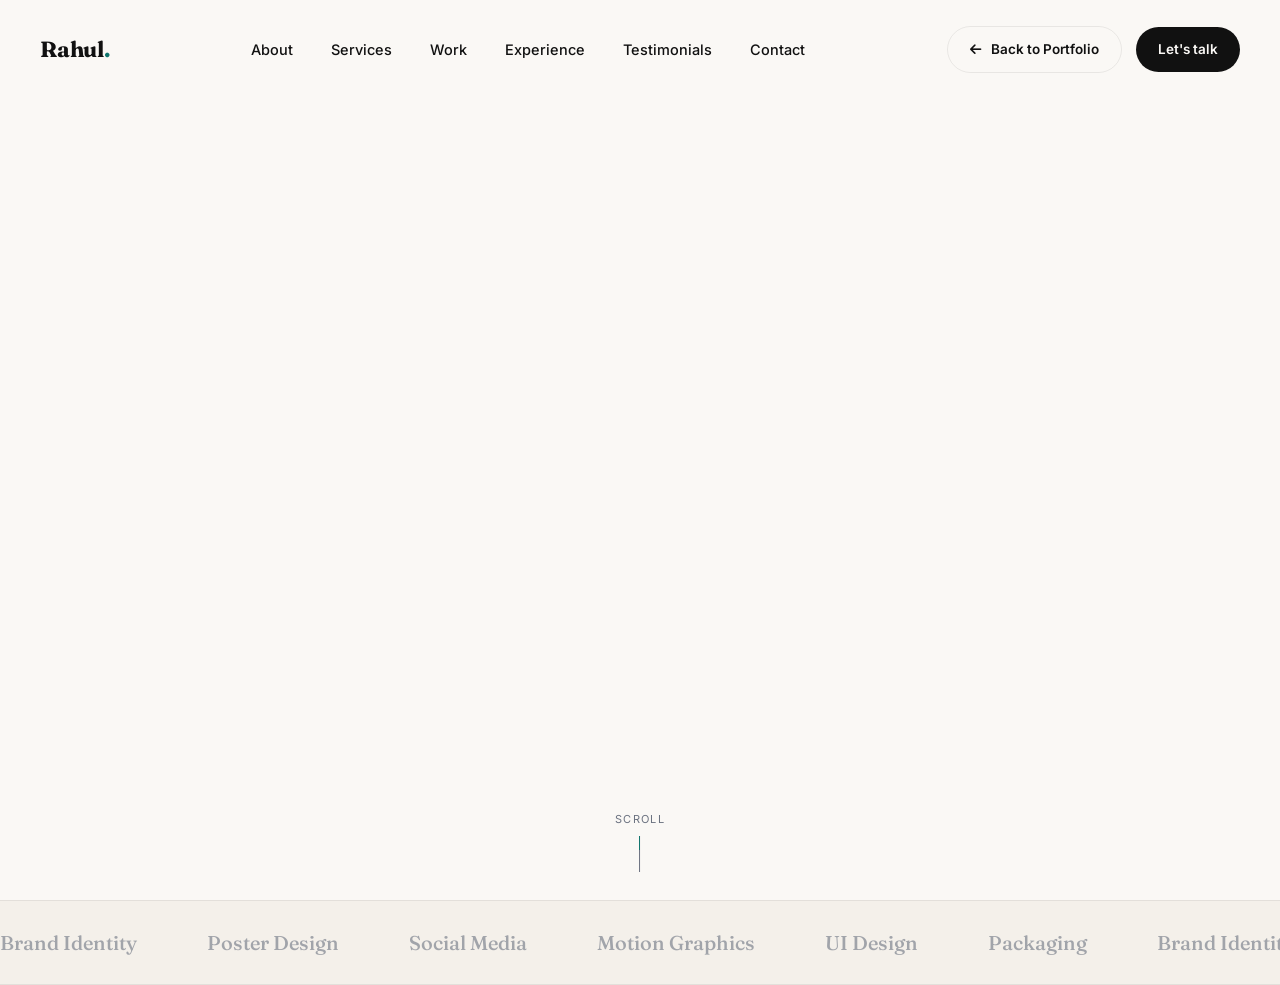
==== services/branding.html @ a1a48106 "first commit" ====
<!DOCTYPE html>
<html lang="en">

<head>
    <meta charset="UTF-8">
    <meta name="viewport" content="width=device-width, initial-scale=1.0">

    <title>Brand Identity | Rahul Kujur</title>

    <!-- Fonts -->
    <link rel="preconnect" href="https://fonts.googleapis.com">
    <link rel="preconnect" href="https://fonts.gstatic.com" crossorigin>

    <link href="https://fonts.googleapis.com/css2?family=Fraunces:wght@400;500;600;700&family=Inter:wght@300;400;500;600;700&display=swap" rel="stylesheet">

    <!-- Font Awesome -->
    <link rel="stylesheet" href="https://cdnjs.cloudflare.com/ajax/libs/font-awesome/6.7.2/css/all.min.css">

    <!-- CSS -->
    <link rel="stylesheet" href="../css/style.css">
    <link rel="stylesheet" href="../css/service.css">
</head>

<body>
<!-- NAV -->
<header id="siteHeader">
  <div class="wrap">
<a href="../index.html#services" class="logo">Rahul<span>.</span></a>
    <nav>
      <ul>
        <li><a href="../index.html#about" class="navlink">About</a></li>
        <li><a href="../index.html#services" class="navlink">Services</a></li>
        <li><a href="../index.html#work" class="navlink">Work</a></li>
        <li><a href="../index.html#experience" class="navlink">Experience</a></li>
        <li><a href="../index.html#testimonials" class="navlink">Testimonials</a></li>
        <li><a href="../index.html#contact" class="navlink">Contact</a></li>
      </ul>
    </nav>
    <div class="nav-cta">
      <a href="../index.html#services" class="btn btn-ghost magnetic"><i class="fa-solid fa-arrow-left"></i> Back to Portfolio</a>
      <a href="../index.html#contact" class="btn btn-primary magnetic">Let's talk</a>
    </div>
    <button class="burger" id="burger"><span></span></button>
  </div>
</header>

<div class="mobile-menu" id="mobileMenu">
  <ul>
    <li><a href="#about">About</a></li>
    <li><a href="#services">Services</a></li>
    <li><a href="#work">Work</a></li>
    <li><a href="#experience">Experience</a></li>
    <li><a href="#testimonials">Testimonials</a></li>
    <li><a href="#contact">Contact</a></li>
  </ul>
</div>

<!-- HERO -->
<section class="hero" id="home">
  <div class="wrap">
    <div class="hero-left rv">
      <div class="eyebrow">Graphic &amp; Brand Designer</div>
      <h1>Hello, I'm<br><em>Rahul</em><br>
        I design
        <span class="role-rotator"><ul id="roleList">
          <li>identities.</li>
          <li>posters.</li>
          <li>motion.</li>
          <li>interfaces.</li>
        </ul></span>
      </h1>
      <p class="hero-copy">A Jharkhand(Ranchi)-based designer helping ambitious brands look and move like they mean it — across identity, print, social, and motion.</p>
      <div class="hero-actions">
        <a href="#work" class="btn btn-primary magnetic">View Projects <i class="fa-solid fa-arrow-right"></i></a>
        <a href="#contact" class="btn btn-ghost magnetic">Let's Talk</a>
        </div>
        <div class="hero-meta">
        <div><b>03+</b><span>Years Experience</span></div>
        <div><b>120+</b><span>Projects Completed</span></div>
        <!--<div><b>40+</b><span>Happy Clients</span></div>-->
    </div>
        </div>

    <div class="hero-right rv-scale">
        <div class="hero-visual" id="heroVisual">
        <svg class="brush" viewBox="0 0 500 560" xmlns="http://www.w3.org/2000/svg">
        <path d="M120 40 C40 90 10 220 60 300 C110 380 40 440 100 500 C160 550 260 520 320 470 C400 400 460 320 420 220 C390 140 300 60 220 40 C190 32 150 30 120 40Z" fill="none" stroke="#0F766E" stroke-width="26" stroke-linecap="round" opacity="0.9"/>
        </svg>
        <div class="portrait-frame">
            <img src="assets/rahul-kujur-image.jpg" alt="Rahul Kujur" class="profile-img">
        </div>
        <div class="badge badge-1"><i class="fa-solid fa-award"></i> 3 Years of Experience</div>
        <!-- <div class="badge badge-2"><i class="fa-brands fa-adobe"></i> Adobe Certified</div> -->
        <div class="badge badge-3"><i class="fa-solid fa-circle-check"></i> Open for Freelance</div>
        </div>
    </div>
    </div>
    <div class="scroll-cue"><span>Scroll</span><div class="line"></div></div>
</section>

<div class="marquee-strip">
    <div class="marquee-track">
    <span>Brand Identity</span><span>Poster Design</span><span>Social Media</span><span>Motion Graphics</span><span>UI Design</span><span>Packaging</span>
    <span>Brand Identity</span><span>Poster Design</span><span>Social Media</span><span>Motion Graphics</span><span>UI Design</span><span>Packaging</span>
    </div>
</div>

<script src="../js/script.js"></script>
<script src="../js/service.js"></script>

</body>
</html>
---- css/style.css ----
/* ============================================================
   TOKENS
   ============================================================ */
:root{
  --bg:#FAF8F5;
  --bg-2:#F4F0EA;
  --teal:#0F766E;
  --teal-dark:#0B5952;
  --gold:#F5B400;
  --ink:#111111;
  --muted:#6B7280;
  --border:rgba(0,0,0,.07);
  --radius:24px;
  --container:1280px;
  --max:1400px;
  --serif:'Fraunces', serif;
  --sans:'Inter', -apple-system, sans-serif;
  --ease:cubic-bezier(.16,.84,.44,1);
}

*{margin:0;padding:0;box-sizing:border-box;}
html{scroll-behavior:smooth;}
body{
  background:var(--bg);
  color:var(--ink);
  font-family:var(--sans);
  font-size:16px;
  line-height:1.55;
  overflow-x:hidden;
  -webkit-font-smoothing:antialiased;
}
img{max-width:100%;display:block;}
a{color:inherit;text-decoration:none;}
button{font-family:inherit;cursor:pointer;border:none;background:none;}
::selection{background:var(--gold);color:var(--ink);}

.wrap{max-width:var(--container);margin:0 auto;padding:0 40px;}
.eyebrow{
  display:inline-flex;align-items:center;gap:8px;
  font-size:12.5px;letter-spacing:.14em;text-transform:uppercase;
  color:var(--teal);font-weight:600;margin-bottom:18px;
}
.eyebrow::before{content:'';width:6px;height:6px;border-radius:50%;background:var(--gold);display:inline-block;}

h1,h2,h3,h4{font-family:var(--serif);font-weight:600;letter-spacing:-.01em;color:var(--ink);}
.section-title{font-size:clamp(32px,4vw,52px);line-height:1.05;font-weight:600;}
.section-sub{color:var(--muted);font-size:17px;max-width:520px;margin-top:14px;font-weight:400;}
.section-head{display:flex;justify-content:space-between;align-items:flex-end;gap:40px;margin-bottom:64px;flex-wrap:wrap;}

section{position:relative;}
.pad{padding:130px 0;}
.alt{background:var(--bg-2);}

/* reveal */
.rv{opacity:0;transform:translateY(28px);transition:opacity .9s var(--ease),transform .9s var(--ease);}
.rv.in{opacity:1;transform:translateY(0);}
.rv-scale{opacity:0;transform:scale(.92);transition:opacity 1s var(--ease),transform 1s var(--ease);}
.rv-scale.in{opacity:1;transform:scale(1);}

/* buttons */
.btn{
  display:inline-flex;align-items:center;gap:10px;
  padding:16px 30px;border-radius:100px;font-weight:600;font-size:15px;
  transition:transform .4s var(--ease), box-shadow .4s var(--ease), background .3s;
  position:relative;isolation:isolate;
}
.btn-primary{background:var(--ink);color:var(--bg);}
.btn-primary:hover{box-shadow:0 14px 30px -8px rgba(17,17,17,.35);}
.btn-ghost{background:transparent;color:var(--ink);border:1.5px solid var(--border);}
.btn-ghost:hover{border-color:var(--ink);}
.btn i{font-size:13px;transition:transform .35s var(--ease);}
.btn:hover i{transform:translateX(4px);}
.magnetic{will-change:transform;}

/* ============================================================
   PRELOADER
   ============================================================ */
#preloader{
  position:fixed;inset:0;background:var(--ink);z-index:9999;
  display:flex;align-items:center;justify-content:center;
  transition:opacity .7s var(--ease), visibility .7s var(--ease);
}
#preloader span{
  font-family:var(--serif);color:var(--bg);font-size:20px;letter-spacing:.02em;
  display:flex;gap:2px;
}
#preloader.done{opacity:0;visibility:hidden;}
.pl-bar{position:absolute;bottom:0;left:0;height:2px;background:var(--gold);width:0%;transition:width .3s ease;}

/* ============================================================
   PROGRESS / INK TRAIL — signature element
   ============================================================ */
#ink-trail{
  position:fixed;top:0;left:0;height:100%;width:5px;z-index:998;
  pointer-events:none;
}
#ink-trail svg{position:fixed;top:0;left:0;height:100vh;width:5px;}
#ink-path{
  fill:none;stroke:var(--teal);stroke-width:4;stroke-linecap:round;
  stroke-dasharray:1;stroke-dashoffset:1;
}

/* custom cursor */
.cursor-dot{
  position:fixed;top:0;left:0;width:8px;height:8px;background:var(--ink);
  border-radius:50%;pointer-events:none;z-index:9998;transform:translate(-50%,-50%);
  transition:opacity .2s;
}
.cursor-ring{
  position:fixed;top:0;left:0;width:38px;height:38px;border:1.5px solid var(--teal);
  border-radius:50%;pointer-events:none;z-index:9997;transform:translate(-50%,-50%);
  transition:width .3s var(--ease), height .3s var(--ease), border-color .3s, background .3s, opacity .2s;
}
.cursor-ring.big{width:84px;height:84px;background:rgba(15,118,110,.06);border-color:transparent;}
@media (hover:none){.cursor-dot,.cursor-ring{display:none;}}

/* ============================================================
   NAV
   ============================================================ */
header{
  position:fixed;top:0;left:0;width:100%;z-index:900;
  padding:26px 0;transition:padding .4s var(--ease), background .4s var(--ease), box-shadow .4s var(--ease);
}
header .wrap{display:flex;align-items:center;justify-content:space-between;}
header.scrolled{
  padding:16px 0;background:rgba(250,248,245,.72);backdrop-filter:blur(18px) saturate(140%);
  box-shadow:0 1px 0 var(--border);
}
.logo{font-family:var(--serif);font-size:22px;font-weight:700;letter-spacing:-.01em;}
.logo span{color:var(--teal);}
nav ul{display:flex;gap:38px;list-style:none;}
nav a{
  font-size:14.5px;font-weight:500;position:relative;padding:4px 0;color:var(--ink);
}
nav a::after{
  content:'';position:absolute;left:0;bottom:-2px;height:1.5px;width:0;background:var(--teal);
  transition:width .35s var(--ease);
}
nav a:hover::after,nav a.active::after{width:100%;}
.nav-cta{display:flex;align-items:center;gap:14px;}
.nav-cta .btn{padding:12px 22px;font-size:13.5px;}
.burger{display:none;width:44px;height:44px;border-radius:50%;border:1px solid var(--border);align-items:center;justify-content:center;position:relative;z-index:1001;}
.burger span,.burger span::before,.burger span::after{
  content:'';position:absolute;width:16px;height:1.5px;background:var(--ink);transition:.35s;
}
.burger span::before{transform:translateY(-5px);}
.burger span::after{transform:translateY(5px);}
.burger.open span{background:transparent;}
.burger.open span::before{transform:rotate(45deg);}
.burger.open span::after{transform:rotate(-45deg);}

.mobile-menu{
  position:fixed;inset:0;background:var(--ink);z-index:950;
  display:flex;flex-direction:column;justify-content:center;padding:0 40px;
  clip-path:circle(0% at 92% 4%);transition:clip-path .6s var(--ease);
}
.mobile-menu.open{clip-path:circle(150% at 92% 4%);}
.mobile-menu ul{list-style:none;display:flex;flex-direction:column;gap:14px;}
.mobile-menu a{
  font-family:var(--serif);font-size:38px;color:var(--bg);font-weight:600;
  opacity:.5;transition:opacity .3s;
}
.mobile-menu a:hover{opacity:1;color:var(--gold);}

/* ============================================================
   HERO
   ============================================================ */
.hero{
  min-height:100vh;display:flex;align-items:center;
  padding-top:120px;padding-bottom:60px;overflow:hidden;
}
.hero .wrap{display:grid;grid-template-columns:1.05fr .95fr;gap:40px;align-items:center;}
.hero-left .eyebrow{margin-bottom:26px;}
.hero-left h1{
  font-size:clamp(46px,6.6vw,88px);line-height:.98;font-weight:600;letter-spacing:-.02em;
}
.hero-left h1 em{font-style:normal;color:var(--teal);}
.role-rotator{
  height:1.15em;overflow:hidden;position:relative;display:inline-block;vertical-align:top;
}
.role-rotator ul{list-style:none;}
.role-rotator li{
  font-style:normal;color:var(--gold);position:relative;
}
.hero-copy{margin-top:26px;color:var(--muted);font-size:18px;max-width:420px;}
.hero-actions{display:flex;gap:16px;margin-top:42px;flex-wrap:wrap;}
.hero-meta{display:flex;gap:36px;margin-top:64px;}
.hero-meta div b{display:block;font-family:var(--serif);font-size:30px;font-weight:700;}
.hero-meta div span{font-size:13px;color:var(--muted);}

.hero-right{position:relative;display:flex;justify-content:center;}
.hero-visual{position:relative;width:100%;max-width:420px;}
.brush{
  position:absolute;inset:-12% -18%;z-index:1;
  filter:blur(0px);
}
.portrait-frame{
    position:relative;
    z-index:2;
    border-radius:28px;
    overflow:hidden;
    aspect-ratio:4/5;

    background:#f7f7f7;

    display:flex;
    justify-content:center;
    align-items:center;

    box-shadow:0 40px 70px -30px rgba(15,23,42,.28);
}
.profile-img{
    width:100%;
    height:100%;

    object-fit:cover;
    object-position:center top;

    transition:transform .6s ease;
}
.hero-visual:hover .profile-img{
    transform:scale(1.05);
}
.badge{
  position:absolute;background:#fff;border-radius:18px;padding:14px 18px;
  box-shadow:0 20px 40px -18px rgba(17,17,17,.25);display:flex;align-items:center;gap:10px;
  font-size:13px;font-weight:600;z-index:3;
}
.badge i{color:var(--teal);font-size:16px;}
.badge-1{top:6%;left:-14%;}
.badge-2{bottom:14%;right:-12%;}
.badge-3{top:44%;right:-16%;background:var(--ink);color:#fff;}
.badge-3 i{color:var(--gold);}
.scroll-cue{
  position:absolute;bottom:28px;left:50%;transform:translateX(-50%);
  display:flex;flex-direction:column;align-items:center;gap:8px;font-size:11px;
  letter-spacing:.12em;text-transform:uppercase;color:var(--muted);
}
.scroll-cue .line{width:1px;height:36px;background:var(--muted);position:relative;overflow:hidden;}
.scroll-cue .line::after{
  content:'';position:absolute;top:0;left:0;width:100%;height:40%;background:var(--teal);
  animation:cueDrop 1.8s ease-in-out infinite;
}
@keyframes cueDrop{0%{transform:translateY(-100%);}100%{transform:translateY(250%);}}

/* ============================================================
   MARQUEE
   ============================================================ */
.marquee-strip{border-top:1px solid var(--border);border-bottom:1px solid var(--border);padding:26px 0;overflow:hidden;background:var(--bg-2);}
.marquee-track{display:flex;gap:70px;white-space:nowrap;animation:scroll-left 32s linear infinite;width:max-content;}
.marquee-track span{font-family:var(--serif);font-size:20px;color:var(--muted);opacity:.6;font-weight:500;}
@keyframes scroll-left{from{transform:translateX(0);}to{transform:translateX(-50%);}}

/* ============================================================
   ABOUT
   ============================================================ */
.about-grid{display:grid;grid-template-columns:.8fr 1.2fr;gap:80px;align-items:start;}
.about-photo{position:relative;border-radius:var(--radius);overflow:hidden;aspect-ratio:1/1;background:var(--bg-2);}
.about-slide{
  position:absolute;inset:0;
  background-size:cover;
  background-position:center;
  opacity:0;
  transition:opacity 1.2s ease;
}
.about-slide.active{opacity:1;}
.about-text p{font-size:18px;color:#3a3a3a;margin-bottom:20px;max-width:640px;}
.about-text p.lead{font-family:var(--serif);font-size:26px;color:var(--ink);line-height:1.4;margin-bottom:28px;}
.software-row{display:flex;flex-wrap:wrap;gap:12px;margin-top:36px;}
.software-row span{
  padding:9px 18px;border-radius:100px;border:1px solid var(--border);font-size:13.5px;font-weight:500;
  background:#fff;
}
.stat-row{display:grid;grid-template-columns:repeat(3,1fr);gap:24px;margin-top:56px;}
.stat-row div{border-top:1px solid var(--border);padding-top:18px;}
.stat-row b{font-family:var(--serif);font-size:34px;display:block;}
.stat-row span{font-size:13px;color:var(--muted);}

/* ============================================================
SERVICES
============================================================ */

.services-grid{
    display:grid;
    grid-template-columns:repeat(3,1fr);
    gap:2px;
    background:var(--border);
    border-radius:var(--radius);
    overflow:hidden;
}
/* Service Card */

.service-card{
    display:block;
    text-decoration:none;
    color:inherit;
    background:var(--bg);
    padding:44px 36px;
    position:relative;
    overflow:hidden;
    transition:
        background .4s var(--ease),
        transform .4s var(--ease),
        box-shadow .4s var(--ease),
        color .3s ease;
}

.service-card::before{
    content:'';
    position:absolute;
    inset:0;
    background:radial-gradient(circle at 30% 20%,rgba(15,118,110,.10),transparent 60%);
    opacity:0;
    transition:opacity .4s;
}

.service-card:hover::before{
    opacity:1;
}

.service-card:hover{
    transform:translateY(-8px);
    box-shadow:0 25px 60px rgba(0,0,0,.08);
}

.service-card *{
    position:relative;
    z-index:2;
}

.service-num{
    font-size:13px;
    color:var(--muted);
    font-weight:600;
    letter-spacing:.06em;
}

.service-icon{
    width:56px;
    height:56px;
    border-radius:16px;
    background:var(--bg-2);
    display:flex;
    align-items:center;
    justify-content:center;
    margin:22px 0 24px;
    font-size:22px;
    color:var(--teal);
    transition:
        background .35s,
        color .35s,
        transform .35s var(--ease);
}

.service-card:hover .service-icon{
    background:var(--teal);
    color:#fff;
    transform:rotate(-8deg) scale(1.08);
}

.service-card h3{
    font-size:22px;
    font-family:var(--serif);
    font-weight:600;
    margin-bottom:12px;
    color:var(--ink);
    transition:color .3s;
}

.service-card p{
    color:var(--muted);
    font-size:15px;
    line-height:1.7;
    margin-bottom:24px;
}

.service-arrow{
    display:flex;
    align-items:center;
    gap:10px;
    font-size:14px;
    font-weight:600;
    color:var(--teal);
    margin-top:auto;
    transition:transform .35s ease;
}

.service-arrow i{
    transition:transform .35s ease;
}

.service-card:hover .service-arrow i{
    transform:translateX(6px);
}

.service-card:visited{
    color:inherit;
}

.service-card:focus-visible{
    outline:2px solid var(--teal);
    outline-offset:-2px;
}

.service-nav{
    display:flex;
    justify-content:space-between;
    align-items:center;
    gap:20px;
    margin-bottom:50px;
    flex-wrap:wrap;
}

/* ============================================================
    PROJECTS
   ============================================================ */
.project-list{display:flex;flex-direction:column;}
.project-row{
  display:flex;
  align-items:center;
  gap:56px;
  padding:56px 0;
  border-top:1px solid var(--border);
}
.project-row:last-child{border-bottom:1px solid var(--border);}
.project-row.reverse{
  flex-direction:row-reverse;
}
.project-media{
  flex:0 0 380px;
  width:380px;
  max-width:100%;
  aspect-ratio:1/1;
  border-radius:20px;
  overflow:hidden;
  position:relative;
  background:linear-gradient(135deg,var(--bg-2),#e7e1d6);
}
.project-info{
  flex:1;
  min-width:0;
}
.proj-slide{
  position:absolute;inset:0;
  background-size:cover;
  background-repeat:no-repeat;
  background-position:center;
  opacity:0;
  transition:opacity 1.2s ease;
  z-index:0;
}
.proj-slide.active{opacity:1;}
.project-media .tag-float{
  position:absolute;top:16px;left:16px;background:rgba(255,255,255,.85);backdrop-filter:blur(6px);
  padding:6px 14px;border-radius:100px;font-size:12px;font-weight:600;letter-spacing:.03em;
  z-index:2;
}
.project-media .glyph{
  position:absolute;inset:0;display:flex;align-items:center;justify-content:center;
  font-size:80px;color:rgba(17,17,17,.08);transition:transform .6s var(--ease);
  z-index:1;
}
.project-row:hover .project-media .glyph{transform:scale(1.12) rotate(4deg);}
.project-cat{font-size:13px;color:var(--teal);font-weight:600;letter-spacing:.06em;text-transform:uppercase;margin-bottom:14px;}
.project-info h3{font-size:clamp(26px,3vw,36px);margin-bottom:16px;font-weight:600;}
.project-info p{color:var(--muted);font-size:16px;max-width:440px;margin-bottom:22px;}
.tags{display:flex;gap:10px;flex-wrap:wrap;margin-bottom:28px;}
.tags span{font-size:12.5px;padding:6px 13px;border:1px solid var(--border);border-radius:100px;color:#444;}
.view-link{display:inline-flex;align-items:center;gap:8px;font-weight:600;font-size:14.5px;}
.view-link i{transition:transform .35s var(--ease);}
.project-row:hover .view-link i{transform:translate(5px,-5px);}

/* ============================================================
   EXPERIENCE TIMELINE
   ============================================================ */
.timeline{position:relative;max-width:820px;margin:0 auto;}
.timeline::before{content:'';position:absolute;left:11px;top:6px;bottom:6px;width:1.5px;background:var(--border);}
.t-item{position:relative;padding-left:52px;padding-bottom:56px;}
.t-item:last-child{padding-bottom:0;}
.t-dot{
  position:absolute;left:0;top:2px;width:24px;height:24px;border-radius:50%;background:var(--bg);
  border:1.5px solid var(--teal);display:flex;align-items:center;justify-content:center;
}
.t-dot::after{content:'';width:8px;height:8px;border-radius:50%;background:var(--teal);transform:scale(0);transition:transform .4s var(--ease);}
.t-item.in .t-dot::after{transform:scale(1);}
.t-year{font-size:13px;color:var(--muted);font-weight:600;letter-spacing:.04em;margin-bottom:6px;}
.t-item h3{font-size:22px;margin-bottom:6px;font-weight:600;}
.t-item .t-role{color:var(--teal);font-weight:600;font-size:14.5px;margin-bottom:10px;}
.t-item p{color:var(--muted);font-size:15.5px;max-width:560px;}

/* ============================================================
   SKILLS
   ============================================================ */
.skills-grid{display:grid;grid-template-columns:repeat(4,1fr);gap:26px;}
.skill-card{
  background:var(--bg);border:1px solid var(--border);border-radius:20px;padding:30px 24px;text-align:center;
  transition:transform .4s var(--ease), box-shadow .4s var(--ease);
}
.skill-card:hover{transform:translateY(-6px);box-shadow:0 20px 40px -20px rgba(17,17,17,.18);}
.ring{width:88px;height:88px;margin:0 auto 18px;position:relative;}
.ring svg{transform:rotate(-90deg);}
.ring circle{fill:none;stroke-width:6;}
.ring .bg{stroke:var(--bg-2);}
.ring .fg{stroke:var(--teal);stroke-linecap:round;stroke-dasharray:251;stroke-dashoffset:251;transition:stroke-dashoffset 1.4s var(--ease);}
.ring span{position:absolute;inset:0;display:flex;align-items:center;justify-content:center;font-family:var(--serif);font-weight:700;font-size:19px;}
.skill-card h4{font-size:15px;font-weight:600;}

/* ============================================================
   TESTIMONIALS
   ============================================================ */
.test-wrap{position:relative;max-width:760px;margin:0 auto;text-align:center;}
.test-slide{display:none;}
.test-slide.active{display:block;animation:fadeUp .6s var(--ease);}
@keyframes fadeUp{from{opacity:0;transform:translateY(14px);}to{opacity:1;transform:translateY(0);}}
.test-slide i.quote{font-size:26px;color:var(--gold);margin-bottom:26px;}
.test-slide p{font-family:var(--serif);font-size:clamp(20px,2.6vw,28px);line-height:1.5;color:var(--ink);margin-bottom:32px;}
.test-person{display:flex;align-items:center;justify-content:center;gap:14px;}
.test-avatar{width:46px;height:46px;border-radius:50%;background:var(--teal);color:#fff;display:flex;align-items:center;justify-content:center;font-weight:700;font-family:var(--serif);}
.test-person b{display:block;font-size:14.5px;}
.test-person span{font-size:13px;color:var(--muted);}
.test-dots{display:flex;justify-content:center;gap:10px;margin-top:44px;}
.test-dots button{width:8px;height:8px;border-radius:50%;background:var(--border);transition:background .3s,width .3s;}
.test-dots button.active{background:var(--teal);width:22px;border-radius:5px;}

/* ============================================================
   AWARDS + CLIENTS
   ============================================================ */
.awards-list{display:flex;flex-direction:column;}
.award-row{display:grid;grid-template-columns:1fr 2fr 1fr;gap:20px;padding:26px 0;border-top:1px solid var(--border);align-items:center;}
.awards-list .award-row:last-child{border-bottom:1px solid var(--border);}
.award-row .a-title{font-family:var(--serif);font-size:19px;font-weight:600;}
.award-row .a-org{color:var(--muted);font-size:14.5px;}
.award-row .a-year{text-align:right;font-size:14px;color:var(--muted);font-weight:600;}

.clients-grid{display:grid;grid-template-columns:repeat(5,1fr);gap:2px;background:var(--border);border-radius:20px;overflow:hidden;margin-top:60px;}
.client-cell{background:var(--bg);padding:30px;display:flex;align-items:center;justify-content:center;font-family:var(--serif);font-weight:700;font-size:19px;color:#b9b3a6;transition:color .35s;}
.client-cell:hover{color:var(--teal);}

/* ============================================================
   FAQ
   ============================================================ */
.faq-list{max-width:760px;margin:0 auto;}
.faq-item{border-bottom:1px solid var(--border);}
.faq-q{display:flex;justify-content:space-between;align-items:center;padding:26px 4px;cursor:pointer;}
.faq-q h4{font-size:18px;font-weight:600;font-family:var(--sans);}
.faq-q i{transition:transform .4s var(--ease);color:var(--teal);}
.faq-item.open .faq-q i{transform:rotate(45deg);}
.faq-a{max-height:0;overflow:hidden;transition:max-height .4s var(--ease);}
.faq-a p{color:var(--muted);padding:0 4px 26px;max-width:600px;font-size:15.5px;}

/* ============================================================
   CONTACT
   ============================================================ */
.contact-grid{display:grid;grid-template-columns:1fr 1fr;gap:70px;}
.contact-info h2{font-size:clamp(34px,4.4vw,54px);margin-bottom:22px;}
.contact-info p{color:var(--muted);font-size:17px;max-width:400px;margin-bottom:36px;}
.contact-detail{display:flex;align-items:center;gap:14px;margin-bottom:18px;font-size:15px;font-weight:500;}
.contact-detail i{width:38px;height:38px;border-radius:50%;background:var(--bg-2);display:flex;align-items:center;justify-content:center;color:var(--teal);}
.social-row{display:flex;gap:14px;margin-top:36px;}
.social-row a{width:42px;height:42px;border:1px solid var(--border);border-radius:50%;display:flex;align-items:center;justify-content:center;transition:.3s;}
.social-row a:hover{background:var(--ink);color:#fff;border-color:var(--ink);}

.form-card{background:#fff;border-radius:var(--radius);padding:44px;border:1px solid var(--border);}
.form-row{margin-bottom:22px;}
.form-row label{display:block;font-size:13px;font-weight:600;margin-bottom:8px;color:var(--muted);}
.form-row input,.form-row textarea{
  width:100%;padding:14px 16px;border:1px solid var(--border);border-radius:12px;font-family:inherit;
  font-size:15px;background:var(--bg);transition:border-color .3s;
}
.form-row input:focus,.form-row textarea:focus{outline:none;border-color:var(--teal);}
.form-row.err input,.form-row.err textarea{border-color:#d64545;}
.err-msg{color:#d64545;font-size:12.5px;margin-top:6px;display:none;}
.form-row.err .err-msg{display:block;}
.form-card button{width:100%;justify-content:center;margin-top:8px;}

.toast{
  position:fixed;bottom:30px;right:30px;background:var(--ink);color:#fff;padding:16px 22px;border-radius:14px;
  display:flex;align-items:center;gap:12px;font-size:14px;font-weight:500;z-index:2000;
  transform:translateY(30px);opacity:0;transition:.4s var(--ease);pointer-events:none;
}
.toast.show{transform:translateY(0);opacity:1;}
.toast i{color:var(--gold);}

/* ============================================================
   FOOTER
   ============================================================ */
footer{background:var(--ink);color:var(--bg);padding:90px 0 30px;}
.footer-top{display:flex;justify-content:space-between;align-items:flex-start;flex-wrap:wrap;gap:40px;padding-bottom:70px;border-bottom:1px solid rgba(255,255,255,.1);}
.footer-brand .logo{color:var(--bg);font-size:30px;}
.footer-brand p{color:rgba(255,255,255,.5);margin-top:16px;max-width:320px;font-size:15px;}
.footer-cols{display:flex;gap:70px;}
.footer-cols h5{font-size:13px;letter-spacing:.08em;text-transform:uppercase;color:rgba(255,255,255,.4);margin-bottom:18px;}
.footer-cols ul{list-style:none;display:flex;flex-direction:column;gap:12px;}
.footer-cols a{color:rgba(255,255,255,.75);font-size:14.5px;transition:color .3s;}
.footer-cols a:hover{color:var(--gold);}
.footer-bottom{display:flex;justify-content:space-between;padding-top:26px;color:rgba(255,255,255,.4);font-size:13px;flex-wrap:wrap;gap:12px;}
.back-top{width:44px;height:44px;border:1px solid rgba(255,255,255,.2);border-radius:50%;display:flex;align-items:center;justify-content:center;color:var(--bg);transition:.3s;}
.back-top:hover{background:var(--gold);border-color:var(--gold);color:var(--ink);}

/* ============================================================
   RESPONSIVE
   ============================================================ */
@media(max-width:1080px){
  .about-grid{grid-template-columns:1fr;gap:50px;}
  .about-photo{max-width:360px;}
  .services-grid{grid-template-columns:repeat(2,1fr);}
  .skills-grid{grid-template-columns:repeat(2,1fr);}
  .clients-grid{grid-template-columns:repeat(3,1fr);}
  .project-row,.project-row:nth-child(even){grid-template-columns:1fr;gap:28px;}
  .project-row:nth-child(even) .project-media{order:0;}
}
@media(max-width:860px){
  nav,.nav-cta .btn-ghost{display:none;}
  .burger{display:flex;}
  .hero .wrap{grid-template-columns:1fr;}
  .hero-right{margin-top:50px;order:-1;}
  .hero-meta{gap:26px;}
  .contact-grid{grid-template-columns:1fr;}
  .award-row{grid-template-columns:1fr;gap:6px;text-align:left;}
  .award-row .a-year{text-align:left;}
  .footer-top{flex-direction:column;}
}
@media(max-width:600px){
  .wrap{padding:0 22px;}
  .pad{padding:90px 0;}
  .services-grid{grid-template-columns:1fr;}
  .skills-grid{grid-template-columns:repeat(2,1fr);}
  .clients-grid{grid-template-columns:repeat(2,1fr);}
  .badge{display:none;}
  .hero-meta{flex-wrap:wrap;}
  .form-card{padding:28px;}
}
@media(prefers-reduced-motion:reduce){
  *{animation:none !important;transition:none !important;}
}
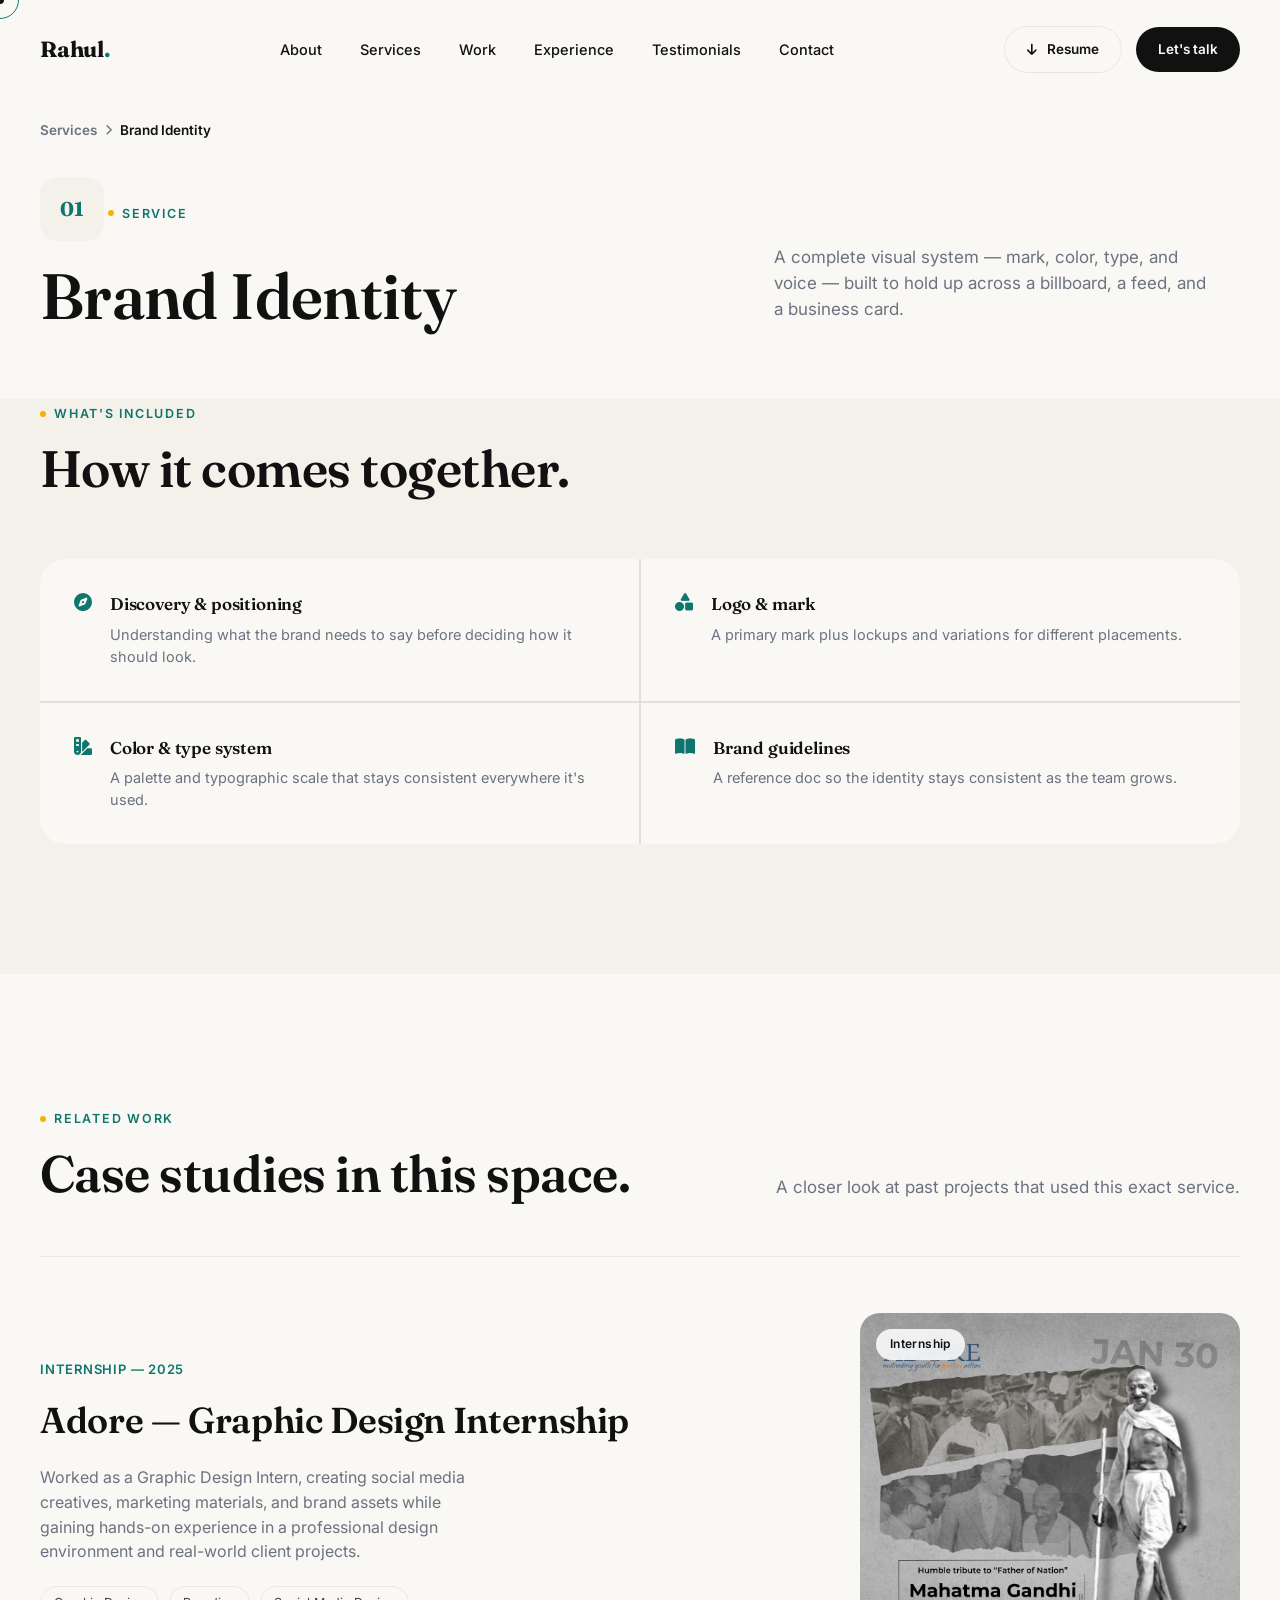
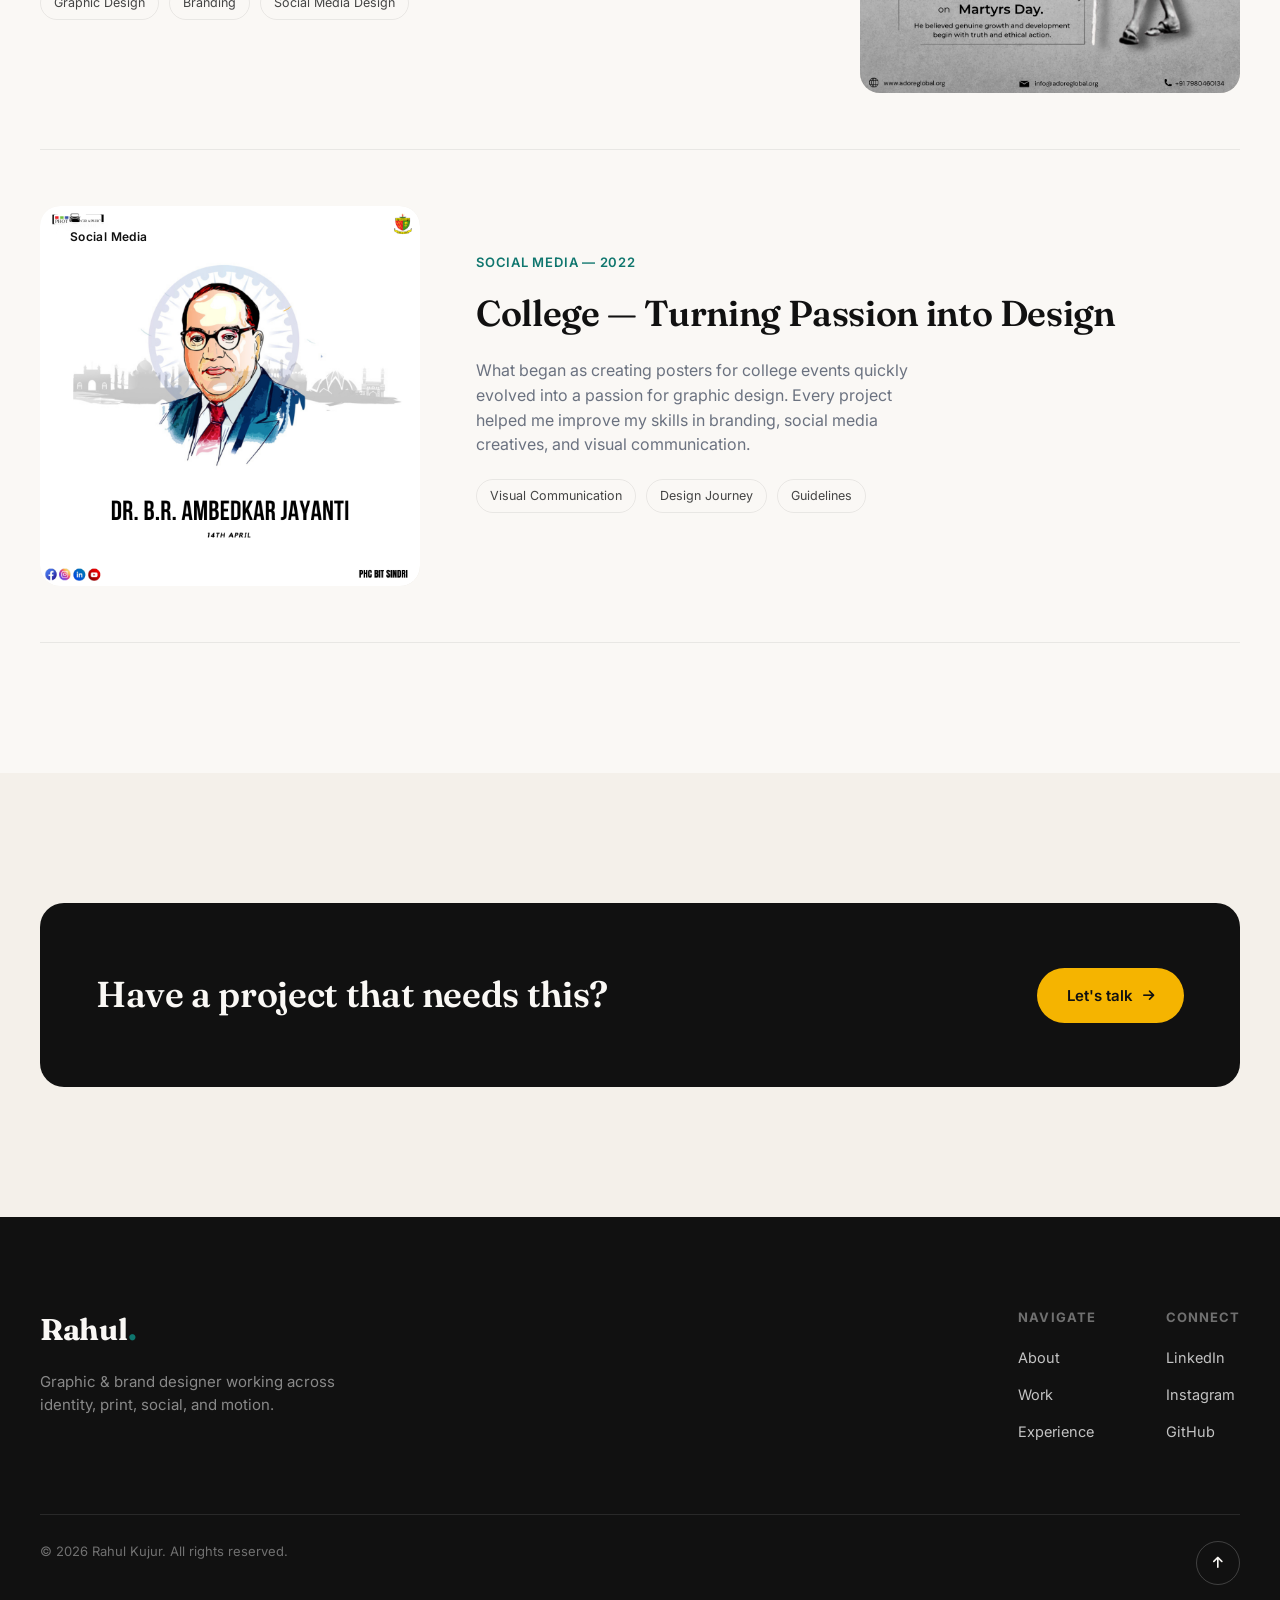
==== commit bbbffebc: "services" ====
--- a/services/branding.html
+++ b/services/branding.html
@@ -1,43 +1,42 @@
 <!DOCTYPE html>
 <html lang="en">
-
 <head>
-    <meta charset="UTF-8">
-    <meta name="viewport" content="width=device-width, initial-scale=1.0">
-
-    <title>Brand Identity | Rahul Kujur</title>
-
-    <!-- Fonts -->
-    <link rel="preconnect" href="https://fonts.googleapis.com">
-    <link rel="preconnect" href="https://fonts.gstatic.com" crossorigin>
-
-    <link href="https://fonts.googleapis.com/css2?family=Fraunces:wght@400;500;600;700&family=Inter:wght@300;400;500;600;700&display=swap" rel="stylesheet">
-
-    <!-- Font Awesome -->
-    <link rel="stylesheet" href="https://cdnjs.cloudflare.com/ajax/libs/font-awesome/6.7.2/css/all.min.css">
-
-    <!-- CSS -->
-    <link rel="stylesheet" href="../css/style.css">
-    <link rel="stylesheet" href="../css/service.css">
+<meta charset="UTF-8">
+<meta name="viewport" content="width=device-width, initial-scale=1.0">
+<title>Brand Identity — Rahul Kujur</title>
+<meta name="description" content="Brand Identity services by Rahul Kujur — A complete visual system — mark, color, type, and voice — built to hold up across a billboard, a feed, and a business card.">
+
+<link rel="preconnect" href="https://fonts.googleapis.com">
+<link rel="preconnect" href="https://fonts.gstatic.com" crossorigin>
+<link href="https://fonts.googleapis.com/css2?family=Inter:wght@400;500;600&family=Fraunces:opsz,wght@9..144,400;9..144,500;9..144,600;9..144,700&display=swap" rel="stylesheet">
+<link rel="stylesheet" href="https://cdnjs.cloudflare.com/ajax/libs/font-awesome/6.5.1/css/all.min.css">
+
+<link rel="stylesheet" href="../css/style.css">
+<link rel="stylesheet" href="../css/service.css">
 </head>
-
 <body>
-<!-- NAV -->
+
+<div id="preloader"><span>Loading portfolio</span><div class="pl-bar" id="plbar"></div></div>
+
+<div id="ink-trail"><svg><path id="ink-path" d="M2.5,0 L2.5,3000"/></svg></div>
+<div class="cursor-dot" id="cdot"></div>
+<div class="cursor-ring" id="cring"></div>
+
 <header id="siteHeader">
   <div class="wrap">
-<a href="../index.html#services" class="logo">Rahul<span>.</span></a>
+    <a href="../index.html#home" class="logo">Rahul<span>.</span></a>
     <nav>
       <ul>
-        <li><a href="../index.html#about" class="navlink">About</a></li>
-        <li><a href="../index.html#services" class="navlink">Services</a></li>
-        <li><a href="../index.html#work" class="navlink">Work</a></li>
-        <li><a href="../index.html#experience" class="navlink">Experience</a></li>
-        <li><a href="../index.html#testimonials" class="navlink">Testimonials</a></li>
-        <li><a href="../index.html#contact" class="navlink">Contact</a></li>
+        <li><a href="../index.html#about">About</a></li>
+        <li><a href="../index.html#services">Services</a></li>
+        <li><a href="../index.html#work">Work</a></li>
+        <li><a href="../index.html#experience">Experience</a></li>
+        <li><a href="../index.html#testimonials">Testimonials</a></li>
+        <li><a href="../index.html#contact">Contact</a></li>
       </ul>
     </nav>
     <div class="nav-cta">
-      <a href="../index.html#services" class="btn btn-ghost magnetic"><i class="fa-solid fa-arrow-left"></i> Back to Portfolio</a>
+      <a href="#" class="btn btn-ghost magnetic"><i class="fa-solid fa-arrow-down"></i> Resume</a>
       <a href="../index.html#contact" class="btn btn-primary magnetic">Let's talk</a>
     </div>
     <button class="burger" id="burger"><span></span></button>
@@ -46,67 +45,160 @@
 
 <div class="mobile-menu" id="mobileMenu">
   <ul>
-    <li><a href="#about">About</a></li>
-    <li><a href="#services">Services</a></li>
-    <li><a href="#work">Work</a></li>
-    <li><a href="#experience">Experience</a></li>
-    <li><a href="#testimonials">Testimonials</a></li>
-    <li><a href="#contact">Contact</a></li>
+    <li><a href="../index.html#about">About</a></li>
+    <li><a href="../index.html#services">Services</a></li>
+    <li><a href="../index.html#work">Work</a></li>
+    <li><a href="../index.html#experience">Experience</a></li>
+    <li><a href="../index.html#testimonials">Testimonials</a></li>
+    <li><a href="../index.html#contact">Contact</a></li>
   </ul>
 </div>
 
-<!-- HERO -->
-<section class="hero" id="home">
-  <div class="wrap">
-    <div class="hero-left rv">
-      <div class="eyebrow">Graphic &amp; Brand Designer</div>
-      <h1>Hello, I'm<br><em>Rahul</em><br>
-        I design
-        <span class="role-rotator"><ul id="roleList">
-          <li>identities.</li>
-          <li>posters.</li>
-          <li>motion.</li>
-          <li>interfaces.</li>
-        </ul></span>
-      </h1>
-      <p class="hero-copy">A Jharkhand(Ranchi)-based designer helping ambitious brands look and move like they mean it — across identity, print, social, and motion.</p>
-      <div class="hero-actions">
-        <a href="#work" class="btn btn-primary magnetic">View Projects <i class="fa-solid fa-arrow-right"></i></a>
-        <a href="#contact" class="btn btn-ghost magnetic">Let's Talk</a>
-        </div>
-        <div class="hero-meta">
-        <div><b>03+</b><span>Years Experience</span></div>
-        <div><b>120+</b><span>Projects Completed</span></div>
-        <!--<div><b>40+</b><span>Happy Clients</span></div>-->
-    </div>
-        </div>
-
-    <div class="hero-right rv-scale">
-        <div class="hero-visual" id="heroVisual">
-        <svg class="brush" viewBox="0 0 500 560" xmlns="http://www.w3.org/2000/svg">
-        <path d="M120 40 C40 90 10 220 60 300 C110 380 40 440 100 500 C160 550 260 520 320 470 C400 400 460 320 420 220 C390 140 300 60 220 40 C190 32 150 30 120 40Z" fill="none" stroke="#0F766E" stroke-width="26" stroke-linecap="round" opacity="0.9"/>
-        </svg>
-        <div class="portrait-frame">
-            <img src="assets/rahul-kujur-image.jpg" alt="Rahul Kujur" class="profile-img">
-        </div>
-        <div class="badge badge-1"><i class="fa-solid fa-award"></i> 3 Years of Experience</div>
-        <!-- <div class="badge badge-2"><i class="fa-brands fa-adobe"></i> Adobe Certified</div> -->
-        <div class="badge badge-3"><i class="fa-solid fa-circle-check"></i> Open for Freelance</div>
-        </div>
-    </div>
-    </div>
-    <div class="scroll-cue"><span>Scroll</span><div class="line"></div></div>
-</section>
-
-<div class="marquee-strip">
-    <div class="marquee-track">
-    <span>Brand Identity</span><span>Poster Design</span><span>Social Media</span><span>Motion Graphics</span><span>UI Design</span><span>Packaging</span>
-    <span>Brand Identity</span><span>Poster Design</span><span>Social Media</span><span>Motion Graphics</span><span>UI Design</span><span>Packaging</span>
-    </div>
+<main id="top">
+<div class="wrap">
+  <div class="svc-breadcrumb">
+    <a href="../index.html#services">Services</a> <i class="fa-solid fa-chevron-right"></i> <span class="current">Brand Identity</span>
+  </div>
 </div>
 
-<script src="../js/script.js"></script>
+<section class="svc-hero">
+  <div class="wrap">
+    <div class="svc-hero-grid">
+      <div class="rv">
+        <div class="svc-num-badge">01</div>
+        <div class="eyebrow">Service</div>
+        <h1>Brand Identity</h1>
+      </div>
+      <p class="svc-hero-sub rv">A complete visual system — mark, color, type, and voice — built to hold up across a billboard, a feed, and a business card.</p>
+    </div>
+  </div>
+</section>
+
+<section class="svc-included pad alt">
+  <div class="wrap">
+    <div class="section-head rv">
+      <div><div class="eyebrow">What's Included</div><h2 class="section-title">How it comes together.</h2></div>
+    </div>
+    <div class="svc-included-grid rv">
+      <div class="svc-included-item">
+        <i class="fa-solid fa-compass"></i>
+        <div>
+          <h4>Discovery & positioning</h4>
+          <p>Understanding what the brand needs to say before deciding how it should look.</p>
+        </div>
+      </div>
+      <div class="svc-included-item">
+        <i class="fa-solid fa-shapes"></i>
+        <div>
+          <h4>Logo & mark</h4>
+          <p>A primary mark plus lockups and variations for different placements.</p>
+        </div>
+      </div>
+      <div class="svc-included-item">
+        <i class="fa-solid fa-swatchbook"></i>
+        <div>
+          <h4>Color & type system</h4>
+          <p>A palette and typographic scale that stays consistent everywhere it's used.</p>
+        </div>
+      </div>
+      <div class="svc-included-item">
+        <i class="fa-solid fa-book-open"></i>
+        <div>
+          <h4>Brand guidelines</h4>
+          <p>A reference doc so the identity stays consistent as the team grows.</p>
+        </div>
+      </div>
+    </div>
+  </div>
+</section>
+
+<section class="pad" id="svc-work">
+  <div class="wrap">
+    <div class="section-head svc-work-head rv">
+      <div><div class="eyebrow">Related Work</div><h2 class="section-title">Case studies in this space.</h2></div>
+      <p class="section-sub">A closer look at past projects that used this exact service.</p>
+    </div>
+    <div class="project-row rv reverse">
+      <div class="project-media proj-carousel">
+        <span class="tag-float">Internship</span>
+        <div class="glyph"><i class="fa-solid fa-mug-hot"></i></div>
+        <div class="proj-slide active" style="background-image:url('../assets/kaffa-1.png');"></div>
+        <div class="proj-slide" style="background-image:url('../assets/kaffa-2.png');"></div>
+        <div class="proj-slide" style="background-image:url('../assets/kaffa-3.png');"></div>
+        <div class="proj-slide" style="background-image:url('../assets/kaffa-4.png');"></div>
+        <div class="proj-slide" style="background-image:url('../assets/kaffa-5.png');"></div>
+        <div class="proj-slide" style="background-image:url('../assets/kaffa-6.png');"></div>
+        <div class="proj-slide" style="background-image:url('../assets/kaffa-7.png');"></div>
+      </div>
+      <div class="project-info">
+        <div class="project-cat">Internship — 2025</div>
+        <h3>Adore — Graphic Design Internship</h3>
+        <p>Worked as a Graphic Design Intern, creating social media creatives, marketing materials, and brand assets while gaining hands-on experience in a professional design environment and real-world client projects.</p>
+        <div class="tags"><span>Graphic Design</span><span>Branding</span><span>Social Media Design</span></div>
+      </div>
+    </div>
+    <div class="project-row rv">
+      <div class="project-media proj-carousel">
+        <span class="tag-float">Social Media</span>
+        <div class="glyph"><i class="fa-solid fa-leaf"></i></div>
+        <div class="proj-slide active" style="background-image:url('../assets/verdant-1.png');"></div>
+        <div class="proj-slide" style="background-image:url('../assets/verdant-2.png');"></div>
+        <div class="proj-slide" style="background-image:url('../assets/verdant-3.png');"></div>
+        <div class="proj-slide" style="background-image:url('../assets/verdant-4.png');"></div>
+      </div>
+      <div class="project-info">
+        <div class="project-cat">Social Media — 2022</div>
+        <h3>College — Turning Passion into Design</h3>
+        <p>What began as creating posters for college events quickly evolved into a passion for graphic design. Every project helped me improve my skills in branding, social media creatives, and visual communication.</p>
+        <div class="tags"><span>Visual Communication</span><span>Design Journey</span><span>Guidelines</span></div>
+      </div>
+    </div>
+  </div>
+</section>
+
+<section class="pad alt">
+  <div class="wrap">
+    <div class="svc-cta rv">
+      <h2>Have a project that needs this?</h2>
+      <a href="../index.html#contact" class="btn btn-primary magnetic">Let's talk <i class="fa-solid fa-arrow-right"></i></a>
+    </div>
+  </div>
+</section>
+</main>
+
+<footer>
+  <div class="wrap">
+    <div class="footer-top">
+      <div class="footer-brand">
+        <a href="../index.html#home" class="logo">Rahul<span>.</span></a>
+        <p>Graphic &amp; brand designer working across identity, print, social, and motion.</p>
+      </div>
+      <div class="footer-cols">
+        <div>
+          <h5>Navigate</h5>
+          <ul>
+            <li><a href="../index.html#about">About</a></li>
+            <li><a href="../index.html#work">Work</a></li>
+            <li><a href="../index.html#experience">Experience</a></li>
+          </ul>
+        </div>
+        <div>
+          <h5>Connect</h5>
+          <ul>
+          <li><a href="https://www.linkedin.com/in/rahul-kujur-382a73257" target="_blank" rel="noopener">LinkedIn</a></li>
+          <li><a href="https://www.instagram.com/essencebyrahul" target="_blank" rel="noopener">Instagram</a></li>
+          <li><a href="https://github.com/Zeth88" target="_blank" rel="noopener">GitHub</a></li>
+          </ul>
+        </div>
+      </div>
+    </div>
+    <div class="footer-bottom">
+      <span>© 2026 Rahul Kujur. All rights reserved.</span>
+      <a href="#top" class="back-top"><i class="fa-solid fa-arrow-up"></i></a>
+    </div>
+  </div>
+</footer>
+
 <script src="../js/service.js"></script>
-
 </body>
 </html>
--- a/css/style.css
+++ b/css/style.css
@@ -436,6 +436,9 @@
   position:relative;
   background:linear-gradient(135deg,var(--bg-2),#e7e1d6);
 }
+.project-media.ratio-portrait{
+  aspect-ratio:4/5;
+}
 .project-info{
   flex:1;
   min-width:0;
@@ -490,20 +493,140 @@
 
 /* ============================================================
    SKILLS
-   ============================================================ */
-.skills-grid{display:grid;grid-template-columns:repeat(4,1fr);gap:26px;}
+============================================================ */
+
+.skills-grid{
+    display:flex;
+    justify-content:center;
+    align-items:center;
+    gap:32px;
+    flex-wrap:wrap;
+    max-width:1200px;
+    margin:0 auto;
+}
+
 .skill-card{
-  background:var(--bg);border:1px solid var(--border);border-radius:20px;padding:30px 24px;text-align:center;
-  transition:transform .4s var(--ease), box-shadow .4s var(--ease);
-}
-.skill-card:hover{transform:translateY(-6px);box-shadow:0 20px 40px -20px rgba(17,17,17,.18);}
-.ring{width:88px;height:88px;margin:0 auto 18px;position:relative;}
-.ring svg{transform:rotate(-90deg);}
-.ring circle{fill:none;stroke-width:6;}
-.ring .bg{stroke:var(--bg-2);}
-.ring .fg{stroke:var(--teal);stroke-linecap:round;stroke-dasharray:251;stroke-dashoffset:251;transition:stroke-dashoffset 1.4s var(--ease);}
-.ring span{position:absolute;inset:0;display:flex;align-items:center;justify-content:center;font-family:var(--serif);font-weight:700;font-size:19px;}
-.skill-card h4{font-size:15px;font-weight:600;}
+    width:340px;
+    min-height:360px;
+
+    background:var(--bg);
+    border:1px solid var(--border);
+    border-radius:24px;
+
+    padding:42px 30px;
+
+    text-align:center;
+
+    transition:
+        transform .4s var(--ease),
+        box-shadow .4s var(--ease);
+}
+
+.skill-card:hover{
+    transform:translateY(-8px);
+    box-shadow:0 24px 50px -20px rgba(17,17,17,.18);
+}
+
+.ring{
+    width:140px;
+    height:140px;
+    margin:0 auto 28px;
+    position:relative;
+}
+
+.ring svg{
+    width:140px;
+    height:140px;
+    transform:rotate(-90deg);
+}
+
+.ring circle{
+    fill:none;
+    stroke-width:7;
+}
+
+.ring .bg{
+    stroke:var(--bg-2);
+}
+
+.ring .fg{
+    stroke:var(--teal);
+    stroke-linecap:round;
+    stroke-dasharray:251;
+    stroke-dashoffset:251;
+    transition:stroke-dashoffset 1.4s var(--ease);
+}
+
+.ring span{
+    position:absolute;
+    inset:0;
+
+    display:flex;
+    align-items:center;
+    justify-content:center;
+
+    font-family:var(--serif);
+    font-size:30px;
+    font-weight:700;
+}
+
+.skill-card h4{
+    margin-top:18px;
+    font-size:24px;
+    font-weight:700;
+    line-height:1.3;
+}
+
+/* ==========================
+   Tablet
+========================== */
+
+@media (max-width:992px){
+
+    .skills-grid{
+        gap:24px;
+    }
+
+    .skill-card{
+        width:300px;
+        min-height:330px;
+        padding:36px 26px;
+    }
+
+    .ring,
+    .ring svg{
+        width:120px;
+        height:120px;
+    }
+
+    .ring span{
+        font-size:26px;
+    }
+
+    .skill-card h4{
+        font-size:21px;
+    }
+
+}
+
+/* ==========================
+   Mobile
+========================== */
+
+@media (max-width:768px){
+
+    .skills-grid{
+        flex-direction:column;
+        gap:22px;
+    }
+
+    .skill-card{
+        width:100%;
+        max-width:340px;
+        min-height:auto;
+    }
+
+}
 
 /* ============================================================
    TESTIMONIALS
@@ -606,8 +729,8 @@
   .services-grid{grid-template-columns:repeat(2,1fr);}
   .skills-grid{grid-template-columns:repeat(2,1fr);}
   .clients-grid{grid-template-columns:repeat(3,1fr);}
-  .project-row,.project-row:nth-child(even){grid-template-columns:1fr;gap:28px;}
-  .project-row:nth-child(even) .project-media{order:0;}
+  .project-row,.project-row.reverse{flex-direction:column;gap:28px;}
+  .project-media{flex:0 0 auto;width:100%;max-width:420px;}
 }
 @media(max-width:860px){
   nav,.nav-cta .btn-ghost{display:none;}
@@ -633,3 +756,35 @@
 @media(prefers-reduced-motion:reduce){
   *{animation:none !important;transition:none !important;}
 }
+/* ============================================================
+   MOBILE POLISH
+   ============================================================ */
+@media(max-width:600px){
+  /* Empty service placeholder box looks odd on single-column mobile - hide it */
+  .service-empty{display:none;}
+
+  /* Slightly smaller heading sizes so text doesn't feel cramped */
+  .section-title{font-size:clamp(28px,7vw,40px);}
+  .hero-left h1{font-size:clamp(38px,10vw,60px);}
+
+  /* Buttons: full-width stacking looks cleaner on narrow screens */
+  .hero-actions{flex-direction:column;align-items:stretch;}
+  .hero-actions .btn{justify-content:center;}
+
+  /* Project boxes: let them breathe with a touch more spacing, and fill the width */
+  .project-row{gap:20px;}
+  .project-media{max-width:100%;}
+  .project-info p{max-width:100%;}
+
+  /* Contact form: comfortable tap targets */
+  .form-row input,.form-row textarea{font-size:16px;} /* 16px prevents iOS auto-zoom on tap */
+
+  /* Footer stacks cleanly */
+  .footer-cols{flex-direction:column;gap:30px;}
+
+  /* Testimonial + award text doesn't overflow on small screens */
+  .test-slide p{font-size:clamp(18px,5vw,22px);}
+}
+
+/* Prevent any accidental horizontal scroll from wide elements */
+html,body{max-width:100%;overflow-x:hidden;}
--- a/css/service.css
+++ b/css/service.css
@@ -0,0 +1,62 @@
+/* ============================================================
+   SERVICE DETAIL PAGES — additive styles only.
+   Loaded alongside style.css; nothing here overrides the homepage.
+   ============================================================ */
+
+/* breadcrumb / back link */
+.svc-breadcrumb{
+  display:flex;align-items:center;gap:8px;
+  font-size:13.5px;font-weight:600;color:var(--muted);
+  margin-top:120px;margin-bottom:36px;
+}
+.svc-breadcrumb a{color:var(--muted);transition:color .3s;}
+.svc-breadcrumb a:hover{color:var(--teal);}
+.svc-breadcrumb i{font-size:11px;}
+.svc-breadcrumb .current{color:var(--ink);}
+
+/* service hero */
+.svc-hero{padding-bottom:70px;}
+.svc-hero-grid{display:grid;grid-template-columns:1.3fr .9fr;gap:60px;align-items:end;}
+.svc-hero h1{font-size:clamp(38px,5.4vw,64px);line-height:1.03;font-weight:600;letter-spacing:-.01em;}
+.svc-hero-sub{color:var(--muted);font-size:17px;max-width:440px;padding-bottom:6px;}
+.svc-num-badge{
+  display:inline-flex;align-items:center;justify-content:center;
+  width:64px;height:64px;border-radius:18px;background:var(--bg-2);
+  font-family:var(--serif);font-weight:700;font-size:20px;color:var(--teal);
+  margin-bottom:22px;
+}
+
+/* included list */
+.svc-included{padding-top:0;}
+.svc-included-grid{display:grid;grid-template-columns:repeat(2,1fr);gap:2px;background:var(--border);border-radius:var(--radius);overflow:hidden;}
+.svc-included-item{background:var(--bg);padding:32px 34px;display:flex;gap:18px;align-items:flex-start;}
+.svc-included-item i{color:var(--teal);font-size:18px;margin-top:3px;flex:0 0 auto;}
+.svc-included-item h4{font-size:17px;font-weight:600;margin-bottom:6px;}
+.svc-included-item p{color:var(--muted);font-size:14.5px;}
+
+/* related work (reuses .project-row / .proj-carousel look from style.css) */
+.svc-work-head{margin-bottom:56px;}
+
+/* empty-state card, used when a service has no dedicated case study yet */
+.svc-empty-work{
+  border:1px dashed var(--border);border-radius:var(--radius);
+  padding:56px 44px;text-align:center;
+}
+.svc-empty-work i{font-size:26px;color:var(--teal);margin-bottom:18px;}
+.svc-empty-work h3{font-size:22px;margin-bottom:10px;}
+.svc-empty-work p{color:var(--muted);max-width:480px;margin:0 auto 26px;}
+
+/* CTA banner */
+.svc-cta{
+  background:var(--ink);color:var(--bg);border-radius:var(--radius);
+  padding:64px 56px;display:flex;justify-content:space-between;align-items:center;gap:30px;flex-wrap:wrap;
+}
+.svc-cta h2{color:var(--bg);font-size:clamp(26px,3vw,36px);max-width:520px;}
+.svc-cta .btn-primary{background:var(--gold);color:var(--ink);}
+.svc-cta .btn-primary:hover{box-shadow:0 14px 30px -8px rgba(245,180,0,.35);}
+
+@media(max-width:860px){
+  .svc-hero-grid{grid-template-columns:1fr;gap:26px;align-items:start;}
+  .svc-included-grid{grid-template-columns:1fr;}
+  .svc-cta{padding:44px 30px;flex-direction:column;text-align:center;}
+}
